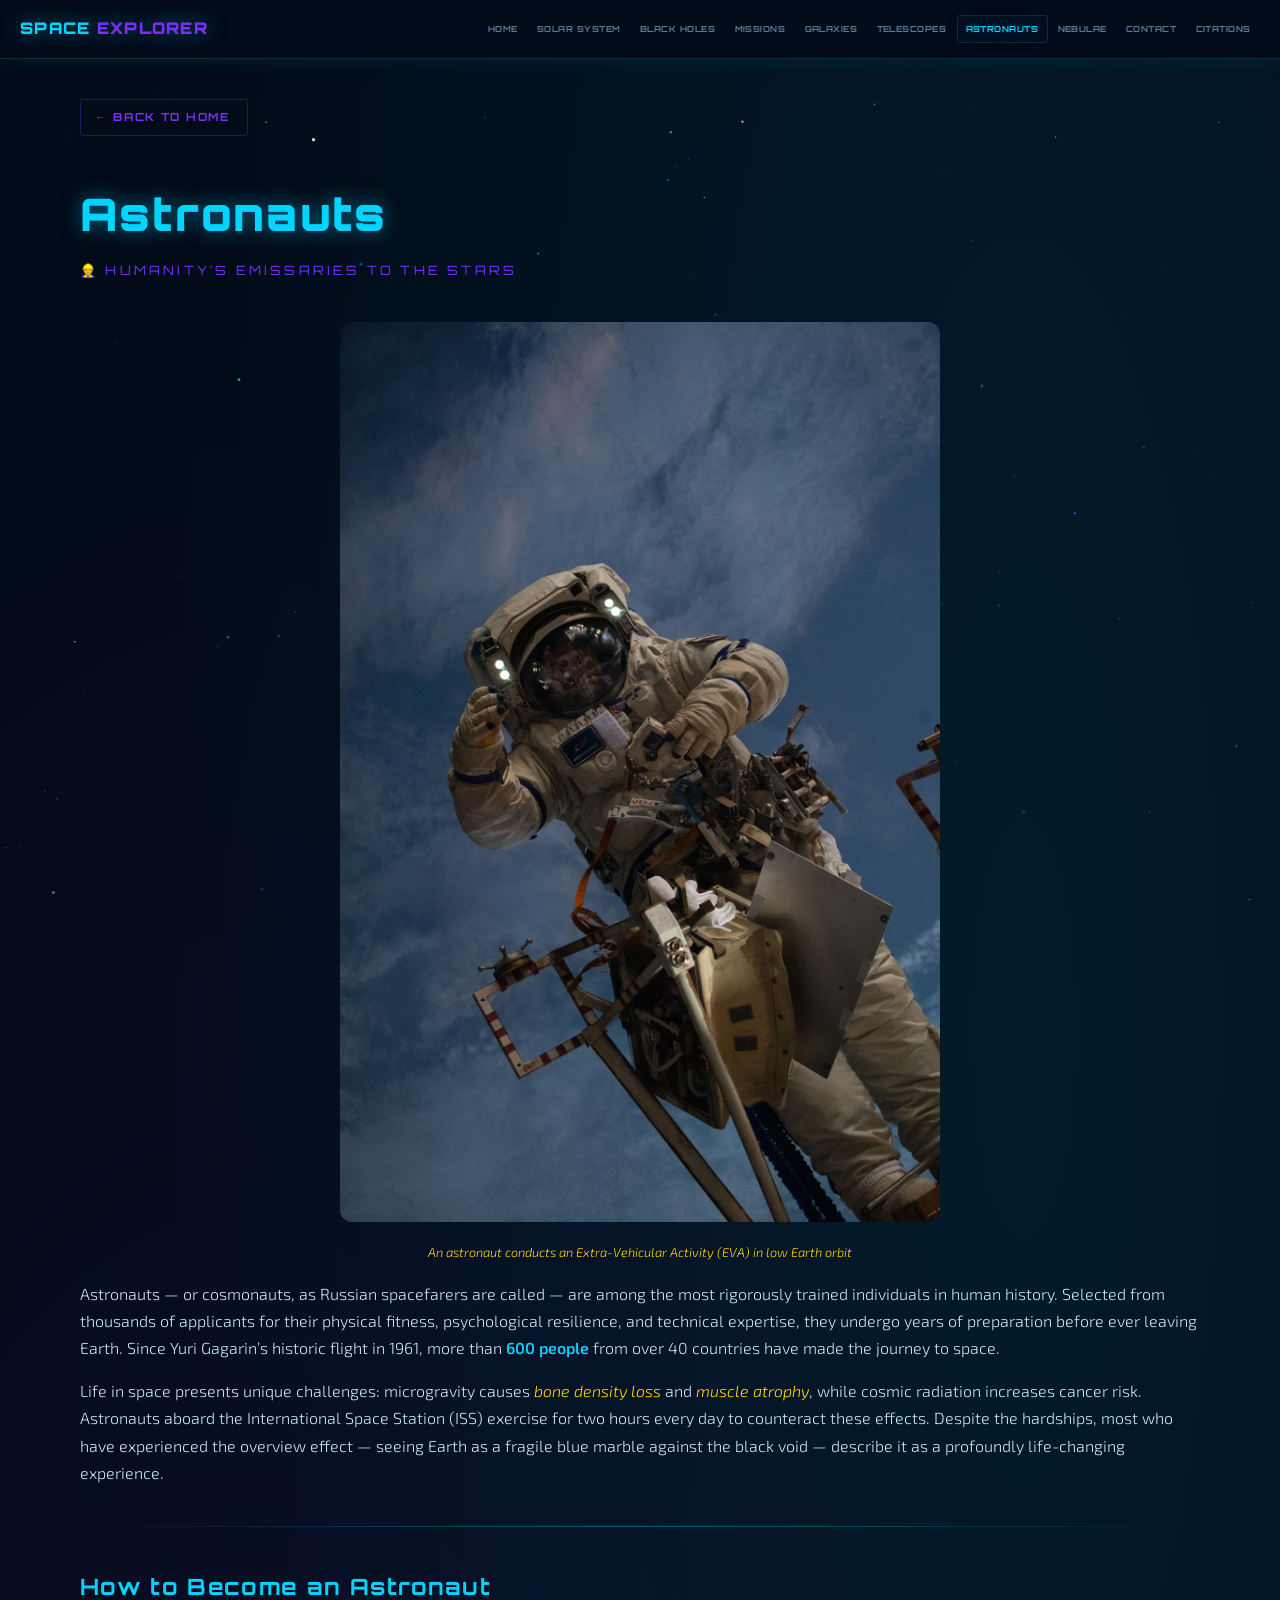
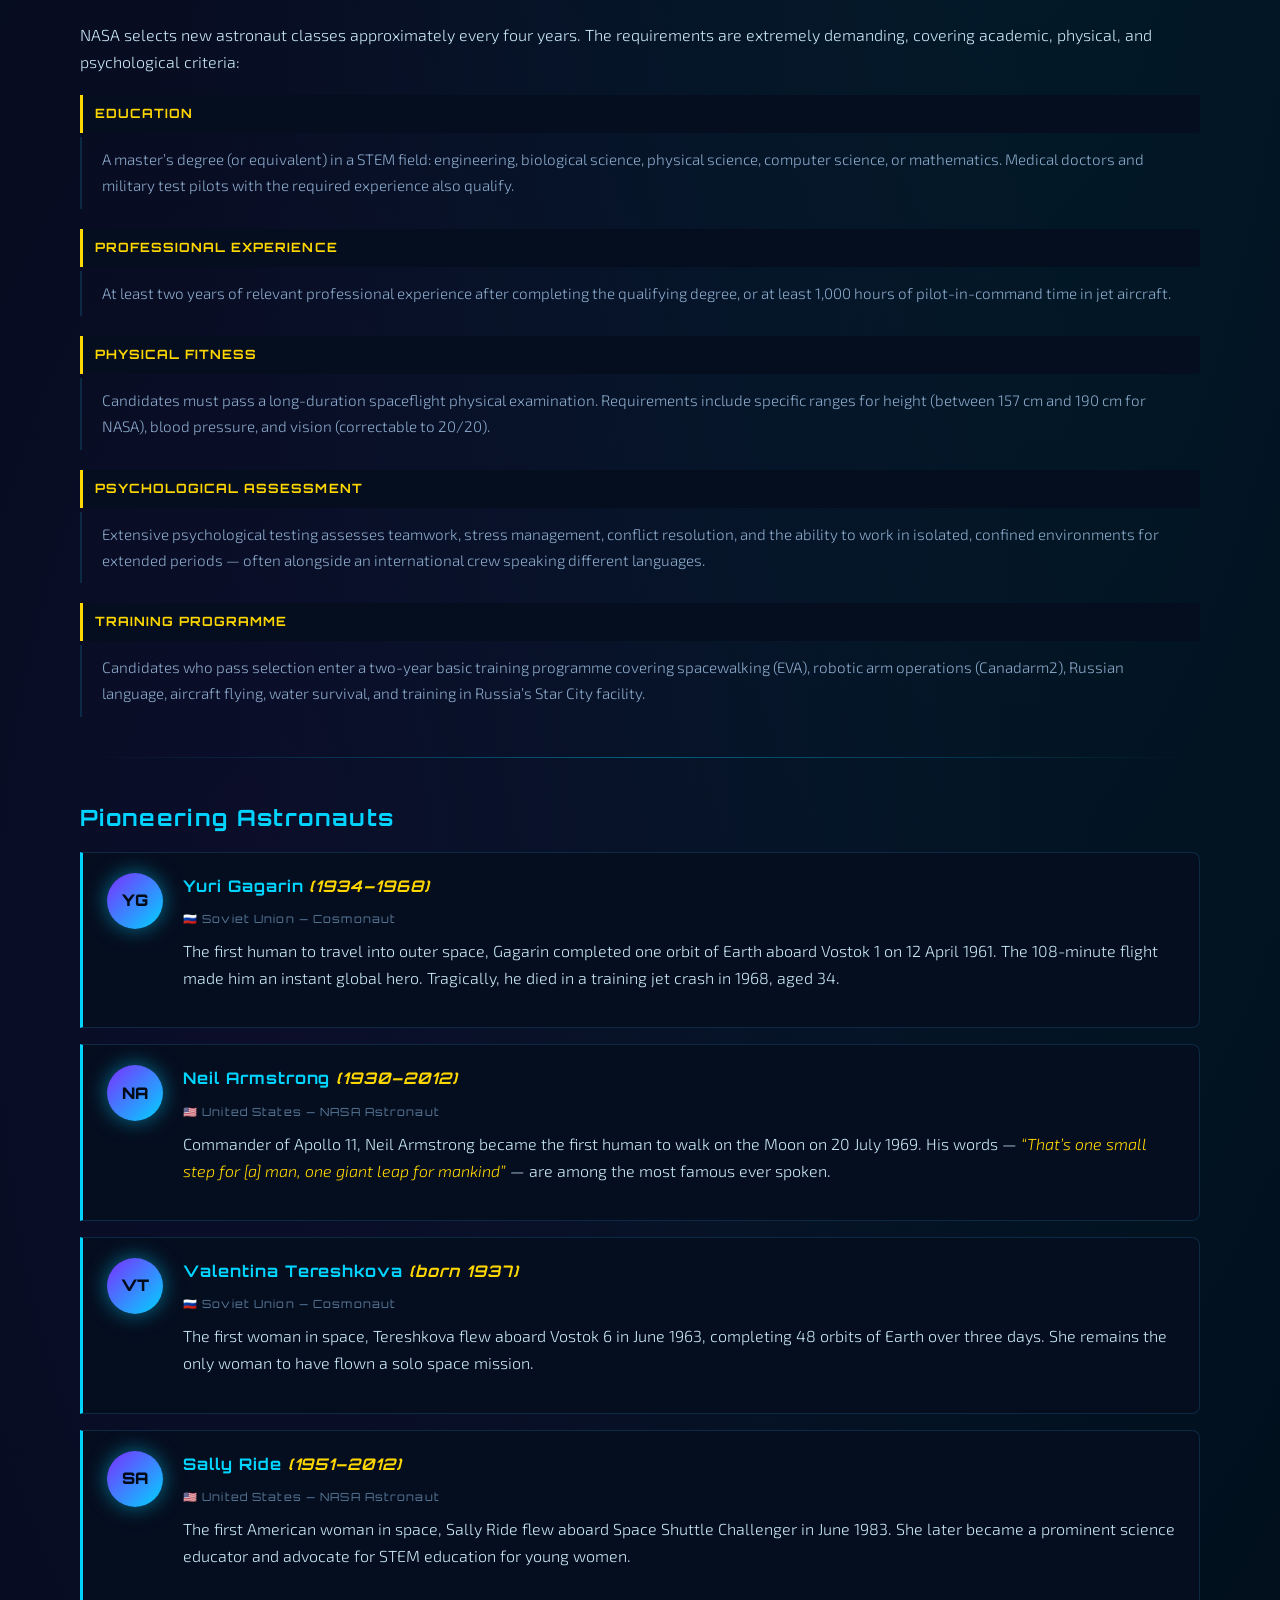
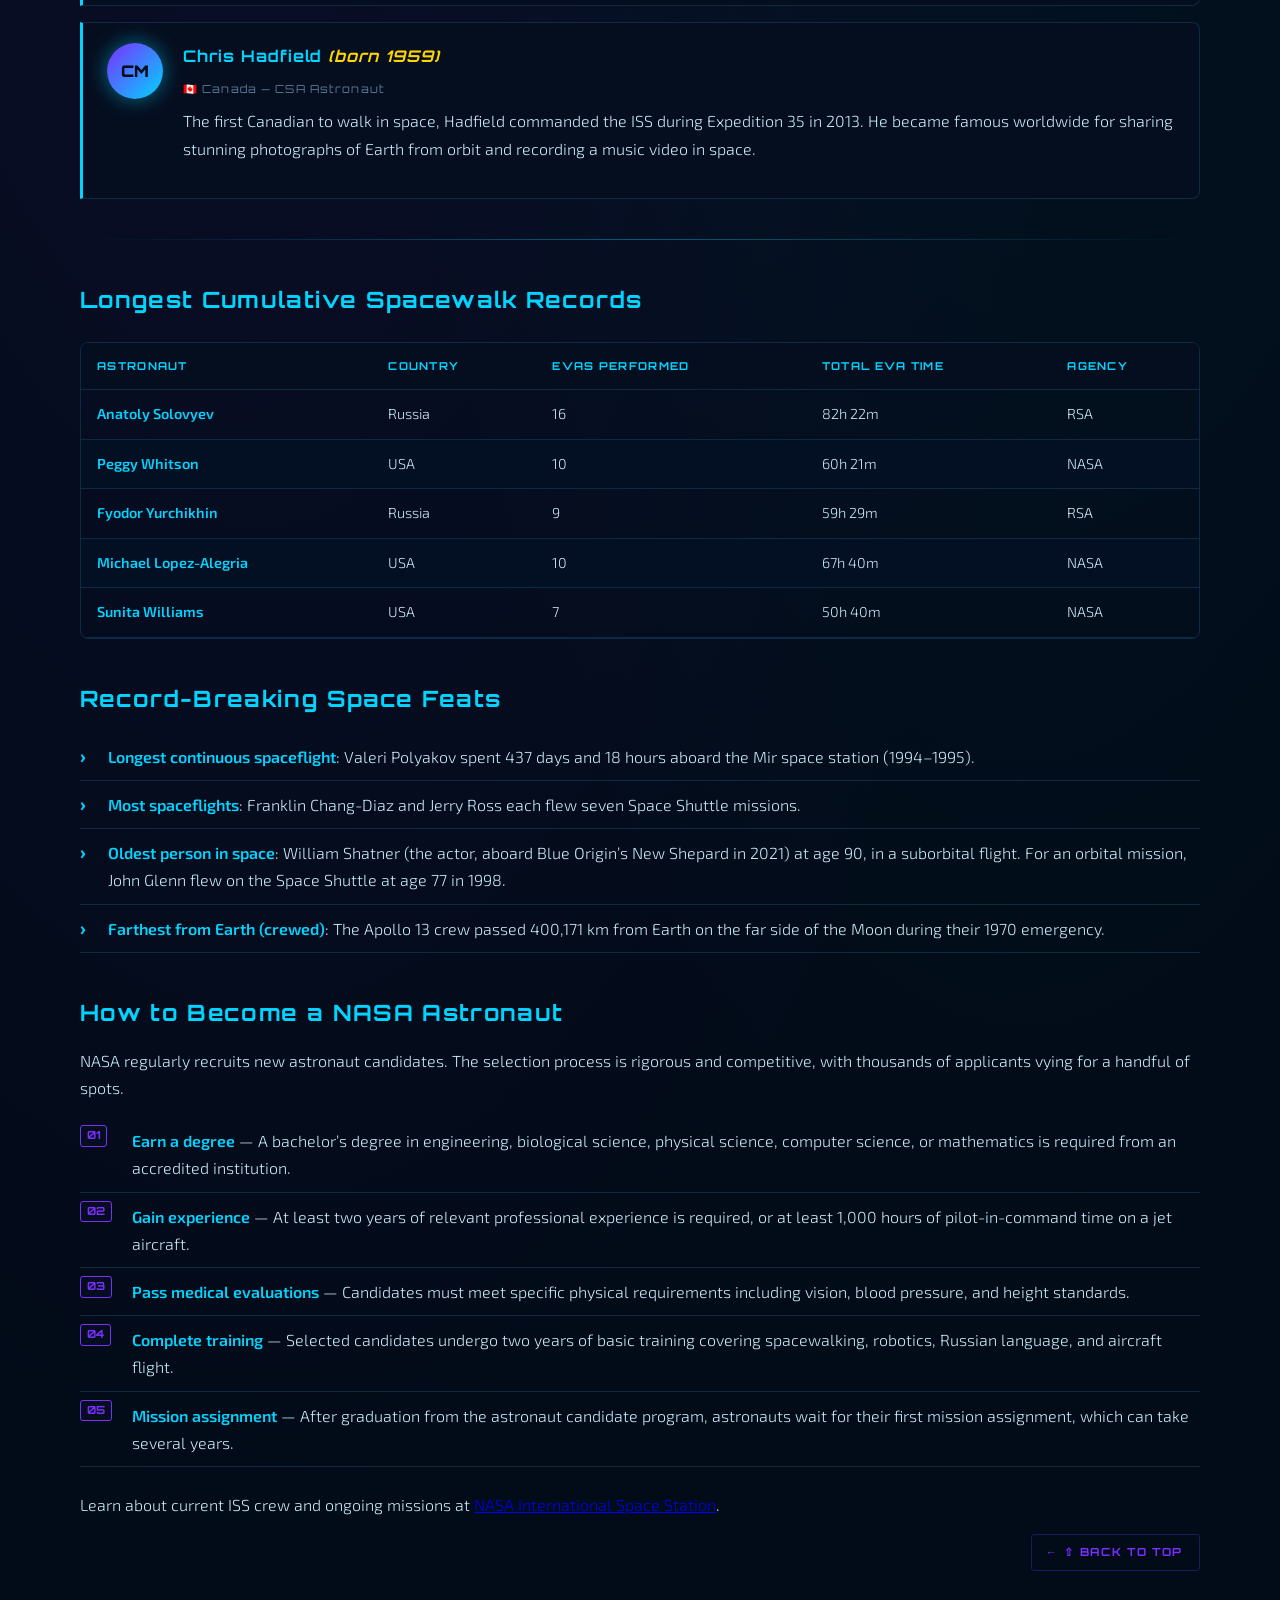
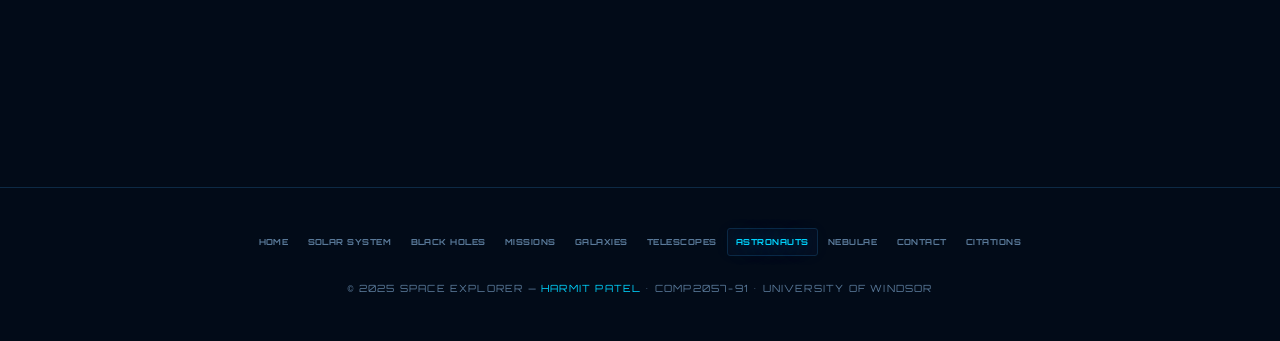
==== astronauts.html @ 055d6885 "first phase completed" ====
<!DOCTYPE html>
<!-- ============================================================
     astronauts.html - Astronauts Page
     Author: Harmit Patel - COMP2057-91
     Description: Profiles pioneering astronauts from the early
                  space age to the International Space Station
                  era. Demonstrates ordered list, unordered list,
                  definition list, table, image thumbnails,
                  and float-based layout using clearfix.
     ============================================================ -->
<html lang="en">

  <head>
    <meta charset="UTF-8" />
    <meta name="viewport" content="width=device-width, initial-scale=1.0" />
    <meta name="description" content="Meet the brave astronauts who ventured into the cosmos." />
    <title>Space Explorer | Astronauts</title>
    <link rel="stylesheet" href="style.css" />

    <!-- Page-specific styles for astronaut profile cards -->
    <style>
      /* Astronaut profile card with left border accent */
      .astronaut-card {
        display:       flex;
        gap:           20px;
        align-items:   flex-start;
        background:    var(--color-card);
        border:        1px solid var(--color-border);
        border-left:   3px solid var(--color-primary);
        border-radius: 0 8px 8px 0;
        padding:       20px 24px;
        margin:        16px 0;
        transition:    var(--transition);
      }
      .astronaut-card:hover {
        border-left-color: var(--color-gold);
        box-shadow: var(--glow-cyan);
      }
      /* Avatar circle showing astronaut initials */
      .astronaut-avatar {
        width:           56px;
        height:          56px;
        min-width:       56px;
        border-radius:   50%;
        background:      linear-gradient(135deg, var(--color-secondary), var(--color-primary));
        display:         flex;
        align-items:     center;
        justify-content: center;
        font-family:     var(--font-display);
        font-size:       1rem;
        font-weight:     900;
        color:           var(--color-bg);
        box-shadow:      var(--glow-cyan);
      }
      /* Astronaut info block beside avatar */
      .astronaut-info h3 {
        margin-top: 0;
        color:      var(--color-primary);
      }
      .astronaut-info .nation {
        font-size:      0.7rem;
        font-family:    var(--font-display);
        letter-spacing: 0.1em;
        color:          var(--color-muted);
        margin-bottom:  8px;
      }
    </style>
  </head>

  <body>
    <canvas id="starfield"></canvas>
    <div class="page-wrapper">

      <!-- HEADER -->
      <header>
        <div class="header-inner">
          <a href="index.html" class="site-logo">SPACE<span>&nbsp;EXPLORER</span></a>
          <nav>
            <ul>
              <li><a href="index.html">Home</a></li>
              <li><a href="solarsystem.html">Solar System</a></li>
              <li><a href="blackholes.html">Black Holes</a></li>
              <li><a href="missions.html">Missions</a></li>
              <li><a href="galaxies.html">Galaxies</a></li>
              <li><a href="telescope.html">Telescopes</a></li>
              <li><a href="astronauts.html">Astronauts</a></li>
              <li><a href="nebulae.html">Nebulae</a></li>
              <li><a href="contact.html">Contact</a></li>
              <li><a href="citations.html">Citations</a></li>
            </ul>
          </nav>
        </div>
      </header>

      <main>
        <a href="index.html" class="back-link">Back to Home</a>

        <h1 class="page-title">Astronauts</h1>
        <p class="page-subtitle">&#128119; Humanity&rsquo;s Emissaries to the Stars</p>

        <!-- Spacewalk image with descriptive alt text -->
        <div class="text-center">
          <img src="spacewalk.jpg"
               alt="Astronaut performing a spacewalk with Earth visible in the background"
               width="600" height="400"
               style="width:100%;max-width:600px;height:auto;border-radius:12px;margin:20px auto;display:block;" />
          <p style="color:var(--color-muted);font-size:0.8rem;">
            <em>An astronaut conducts an Extra-Vehicular Activity (EVA) in low Earth orbit</em>
          </p>
        </div>

        <!-- Introduction paragraphs -->
        <p>
          Astronauts &mdash; or cosmonauts, as Russian spacefarers are called &mdash; are among
          the most rigorously trained individuals in human history. Selected from thousands of
          applicants for their physical fitness, psychological resilience, and technical expertise,
          they undergo years of preparation before ever leaving Earth. Since Yuri Gagarin&rsquo;s
          historic flight in 1961, more than <strong>600 people</strong> from over 40 countries
          have made the journey to space.
        </p>

        <p>
          Life in space presents unique challenges: microgravity causes <em>bone density loss</em>
          and <em>muscle atrophy</em>, while cosmic radiation increases cancer risk.
          Astronauts aboard the International Space Station (ISS) exercise for two hours every
          day to counteract these effects. Despite the hardships, most who have experienced
          the overview effect &mdash; seeing Earth as a fragile blue marble against the black
          void &mdash; describe it as a profoundly life-changing experience.
        </p>

        <hr />

        <!-- Astronaut requirements definition list -->
        <h2>How to Become an Astronaut</h2>
        <p>
          NASA selects new astronaut classes approximately every four years.
          The requirements are extremely demanding, covering academic, physical,
          and psychological criteria:
        </p>

        <dl class="space-dl">
          <dt>Education</dt>
          <dd>
            A master&rsquo;s degree (or equivalent) in a STEM field: engineering, biological
            science, physical science, computer science, or mathematics. Medical doctors and
            military test pilots with the required experience also qualify.
          </dd>
          <dt>Professional Experience</dt>
          <dd>
            At least two years of relevant professional experience after completing the
            qualifying degree, or at least 1,000 hours of pilot-in-command time in jet aircraft.
          </dd>
          <dt>Physical Fitness</dt>
          <dd>
            Candidates must pass a long-duration spaceflight physical examination. Requirements
            include specific ranges for height (between 157 cm and 190 cm for NASA), blood
            pressure, and vision (correctable to 20/20).
          </dd>
          <dt>Psychological Assessment</dt>
          <dd>
            Extensive psychological testing assesses teamwork, stress management, conflict
            resolution, and the ability to work in isolated, confined environments for
            extended periods &mdash; often alongside an international crew speaking different languages.
          </dd>
          <dt>Training Programme</dt>
          <dd>
            Candidates who pass selection enter a two-year basic training programme covering
            spacewalking (EVA), robotic arm operations (Canadarm2), Russian language, aircraft
            flying, water survival, and training in Russia&rsquo;s Star City facility.
          </dd>
        </dl>

        <hr />

        <!-- Pioneering astronauts profiles -->
        <h2>Pioneering Astronauts</h2>

        <!-- Astronaut 1 -->
        <div class="astronaut-card">
          <div class="astronaut-avatar">YG</div>
          <div class="astronaut-info">
            <h3>Yuri Gagarin <em>(1934&ndash;1968)</em></h3>
            <p class="nation">&#127479;&#127482; Soviet Union &mdash; Cosmonaut</p>
            <p>
              The first human to travel into outer space, Gagarin completed one orbit of Earth
              aboard Vostok 1 on 12 April 1961. The 108-minute flight made him an instant
              global hero. Tragically, he died in a training jet crash in 1968, aged 34.
            </p>
          </div>
        </div>

        <!-- Astronaut 2 -->
        <div class="astronaut-card">
          <div class="astronaut-avatar">NA</div>
          <div class="astronaut-info">
            <h3>Neil Armstrong <em>(1930&ndash;2012)</em></h3>
            <p class="nation">&#127482;&#127480; United States &mdash; NASA Astronaut</p>
            <p>
              Commander of Apollo 11, Neil Armstrong became the first human to walk on the Moon
              on 20 July 1969. His words &mdash; <em>&ldquo;That&rsquo;s one small step for
              [a] man, one giant leap for mankind&rdquo;</em> &mdash; are among the most famous
              ever spoken.
            </p>
          </div>
        </div>

        <!-- Astronaut 3 -->
        <div class="astronaut-card">
          <div class="astronaut-avatar">VT</div>
          <div class="astronaut-info">
            <h3>Valentina Tereshkova <em>(born 1937)</em></h3>
            <p class="nation">&#127479;&#127482; Soviet Union &mdash; Cosmonaut</p>
            <p>
              The first woman in space, Tereshkova flew aboard Vostok 6 in June 1963,
              completing 48 orbits of Earth over three days. She remains the only woman
              to have flown a solo space mission.
            </p>
          </div>
        </div>

        <!-- Astronaut 4 -->
        <div class="astronaut-card">
          <div class="astronaut-avatar">SA</div>
          <div class="astronaut-info">
            <h3>Sally Ride <em>(1951&ndash;2012)</em></h3>
            <p class="nation">&#127482;&#127480; United States &mdash; NASA Astronaut</p>
            <p>
              The first American woman in space, Sally Ride flew aboard Space Shuttle
              Challenger in June 1983. She later became a prominent science educator and
              advocate for STEM education for young women.
            </p>
          </div>
        </div>

        <!-- Astronaut 5 -->
        <div class="astronaut-card">
          <div class="astronaut-avatar">CM</div>
          <div class="astronaut-info">
            <h3>Chris Hadfield <em>(born 1959)</em></h3>
            <p class="nation">&#127464;&#127462; Canada &mdash; CSA Astronaut</p>
            <p>
              The first Canadian to walk in space, Hadfield commanded the ISS during Expedition 35
              in 2013. He became famous worldwide for sharing stunning photographs of Earth
              from orbit and recording a music video in space.
            </p>
          </div>
        </div>

        <hr />

        <!-- Stats table: spacewalk records -->
        <h2>Longest Cumulative Spacewalk Records</h2>
        <div class="table-wrap">
          <table>
            <thead>
              <tr>
                <th>Astronaut</th>
                <th>Country</th>
                <th>EVAs Performed</th>
                <th>Total EVA Time</th>
                <th>Agency</th>
              </tr>
            </thead>
            <tbody>
              <tr>
                <td><strong>Anatoly Solovyev</strong></td>
                <td>Russia</td>
                <td>16</td>
                <td>82h 22m</td>
                <td>RSA</td>
              </tr>
              <tr>
                <td><strong>Peggy Whitson</strong></td>
                <td>USA</td>
                <td>10</td>
                <td>60h 21m</td>
                <td>NASA</td>
              </tr>
              <tr>
                <td><strong>Fyodor Yurchikhin</strong></td>
                <td>Russia</td>
                <td>9</td>
                <td>59h 29m</td>
                <td>RSA</td>
              </tr>
              <tr>
                <td><strong>Michael Lopez-Alegria</strong></td>
                <td>USA</td>
                <td>10</td>
                <td>67h 40m</td>
                <td>NASA</td>
              </tr>
              <tr>
                <td><strong>Sunita Williams</strong></td>
                <td>USA</td>
                <td>7</td>
                <td>50h 40m</td>
                <td>NASA</td>
              </tr>
            </tbody>
          </table>
        </div>

        <!-- Notable records unordered list -->
        <h2>Record-Breaking Space Feats</h2>
        <ul class="space-list">
          <li>
            <strong>Longest continuous spaceflight</strong>: Valeri Polyakov spent
            437 days and 18 hours aboard the Mir space station (1994&ndash;1995).
          </li>
          <li>
            <strong>Most spaceflights</strong>: Franklin Chang-Diaz and Jerry Ross each
            flew seven Space Shuttle missions.
          </li>
          <li>
            <strong>Oldest person in space</strong>: William Shatner (the actor, aboard
            Blue Origin&rsquo;s New Shepard in 2021) at age 90, in a suborbital flight.
            For an orbital mission, John Glenn flew on the Space Shuttle at age 77 in 1998.
          </li>
          <li>
            <strong>Farthest from Earth (crewed)</strong>: The Apollo 13 crew passed
            400,171 km from Earth on the far side of the Moon during their 1970 emergency.
          </li>
        </ul>

        <!-- Ordered list: Steps to become an astronaut -->
        <h2>How to Become a NASA Astronaut</h2>
        <p>
          NASA regularly recruits new astronaut candidates. The selection process is rigorous
          and competitive, with thousands of applicants vying for a handful of spots.
        </p>
        <ol class="space-ol">
          <li>
            <strong>Earn a degree</strong> &mdash; A bachelor&rsquo;s degree in engineering,
            biological science, physical science, computer science, or mathematics is required
            from an accredited institution.
          </li>
          <li>
            <strong>Gain experience</strong> &mdash; At least two years of relevant professional
            experience is required, or at least 1,000 hours of pilot-in-command time on a jet
            aircraft.
          </li>
          <li>
            <strong>Pass medical evaluations</strong> &mdash; Candidates must meet specific
            physical requirements including vision, blood pressure, and height standards.
          </li>
          <li>
            <strong>Complete training</strong> &mdash; Selected candidates undergo two years of
            basic training covering spacewalking, robotics, Russian language, and aircraft flight.
          </li>
          <li>
            <strong>Mission assignment</strong> &mdash; After graduation from the astronaut
            candidate program, astronauts wait for their first mission assignment, which can
            take several years.
          </li>
        </ol>

        <!-- External link -->
        <p>
          Learn about current ISS crew and ongoing missions at
          <a href="https://www.nasa.gov/international-space-station/" target="_blank" rel="noopener noreferrer">
            NASA International Space Station</a>.
        </p>

        <p class="text-right">
          <a href="#" class="back-link" style="display:inline-flex;">&#8679; Back to Top</a>
        </p>

      </main>

      <!-- FOOTER -->
      <footer>
        <div class="footer-inner">
          <nav>
            <ul>
              <li><a href="index.html">Home</a></li>
              <li><a href="solarsystem.html">Solar System</a></li>
              <li><a href="blackholes.html">Black Holes</a></li>
              <li><a href="missions.html">Missions</a></li>
              <li><a href="galaxies.html">Galaxies</a></li>
              <li><a href="telescope.html">Telescopes</a></li>
              <li><a href="astronauts.html">Astronauts</a></li>
              <li><a href="nebulae.html">Nebulae</a></li>
              <li><a href="contact.html">Contact</a></li>
              <li><a href="citations.html">Citations</a></li>
            </ul>
          </nav>
          <p>&copy; 2025 Space Explorer &mdash; <span class="footer-name">Harmit Patel</span> &bull; COMP2057-91 &bull; University of Windsor</p>
        </div>
      </footer>

      <button id="scrollTopBtn" title="Back to top"
              style="position:fixed;bottom:30px;right:30px;
                     background:var(--color-primary);color:var(--color-bg);
                     border:none;border-radius:50%;width:44px;height:44px;
                     font-size:1.2rem;cursor:pointer;opacity:0;
                     transition:opacity 0.3s ease;z-index:999;">&#8679;</button>

    </div>
    <script src="main.js"></script>
  </body>
</html>
---- style.css ----
/* ============================================================
   style.css - Main Cascading Style Sheet for Space Explorer
   Author: Harmit Patel - COMP2057-91
   Course: Introduction to the Internet
   University of Windsor - School of Computer Science
   Description: Defines all global styles, animations, layout,
                typography, colours (hex values only), and
                visual theme for the Space Explorer website.
                All colour values use the # hexadecimal scheme.
   ============================================================ */

/* Google Fonts: Orbitron for headings, Exo 2 for body */
@import url('https://fonts.googleapis.com/css2?family=Orbitron:wght@400;700;900&family=Exo+2:ital,wght@0,300;0,400;0,600;1,300&display=swap');

/* ============================================================
   CSS CUSTOM PROPERTIES (VARIABLES)
   All colours are defined as hex values as required.
   ============================================================ */
:root {
  --color-bg:        #020b18;
  --color-bg2:       #030f22;
  --color-primary:   #00d4ff;
  --color-secondary: #7b2fff;
  --color-gold:      #ffd700;
  --color-text:      #c8e6f5;
  --color-muted:     #5a7a9a;
  --color-card:      #050e1f;
  --color-border:    #0d2a45;
  --color-success:   #00ff88;
  --font-display:    'Orbitron', monospace;
  --font-body:       'Exo 2', sans-serif;
  --glow-cyan:       0 0 20px rgba(0, 212, 255, 0.5);
  --glow-purple:     0 0 20px rgba(123, 47, 255, 0.5);
  --transition:      all 0.3s ease;
}

/* CSS Reset */
*, *::before, *::after {
  box-sizing: border-box;
  margin:     0;
  padding:    0;
}

html { scroll-behavior: smooth; }

/* Body - background colour using hex #020b18 */
body {
  font-family:      var(--font-body);
  font-size:        16px;
  color:            #c8e6f5;
  background-color: #020b18;
  background-image:
    radial-gradient(ellipse at 20% 50%, rgba(123,47,255,0.08) 0%, transparent 60%),
    radial-gradient(ellipse at 80% 20%, rgba(0,212,255,0.08) 0%, transparent 60%);
  min-height:  100vh;
  line-height: 1.7;
  overflow-x:  hidden;
  position:    relative;
}

/* Star field canvas behind all content */
#starfield {
  position:       fixed;
  top:            0;
  left:           0;
  width:          100%;
  height:         100%;
  z-index:        0;
  pointer-events: none;
}

.page-wrapper {
  position: relative;
  z-index:  1;
}

/* ============================================================
   HEADER & NAVIGATION
   Sticky header - all 10 nav items on ONE line
   ============================================================ */
header {
  background:      #020b18;
  border-bottom:   1px solid #0d2a45;
  padding:         0 20px;
  position:        sticky;
  top:             0;
  z-index:         1000;
  box-shadow:      0 2px 20px rgba(0,212,255,0.08);
  backdrop-filter: blur(10px);
}

/* Header inner: logo left, nav right - single row */
.header-inner {
  display:         flex;
  align-items:     center;
  justify-content: space-between;
  max-width:       1500px;
  margin:          0 auto;
  height:          58px;
  gap:             10px;
}

/* Site logo */
.site-logo {
  font-family:     var(--font-display);
  font-size:       1rem;
  font-weight:     900;
  color:           #00d4ff;
  text-decoration: none;
  letter-spacing:  0.08em;
  text-shadow:     var(--glow-cyan);
  transition:      var(--transition);
  white-space:     nowrap;
  flex-shrink:     0;
}

.site-logo span { color: #7b2fff; }

.site-logo:hover { text-shadow: 0 0 30px rgba(0,212,255,0.9); }

/* Navigation: force ALL 10 items on one single line */
nav { flex-shrink: 1; }

nav ul {
  list-style:     none;
  display:        flex;
  flex-direction: row;
  flex-wrap:      nowrap;
  gap:            1px;
  align-items:    center;
}

/* Each nav link - compact to fit 10 on one line */
nav ul li a {
  font-family:     var(--font-display);
  font-size:       0.52rem;
  font-weight:     700;
  color:           #5a7a9a;
  text-decoration: none;
  letter-spacing:  0.06em;
  padding:         6px 8px;
  border:          1px solid transparent;
  border-radius:   3px;
  transition:      var(--transition);
  text-transform:  uppercase;
  white-space:     nowrap;
  display:         block;
}

nav ul li a:hover,
nav ul li a.active {
  color:        #00d4ff;
  border-color: #0d2a45;
  background:   #050e1f;
  text-shadow:  var(--glow-cyan);
}

/* ============================================================
   MAIN CONTENT
   ============================================================ */
main {
  max-width: 1200px;
  margin:    0 auto;
  padding:   40px 40px 80px;
}

/* ============================================================
   HERO SECTION
   ============================================================ */
.hero {
  min-height:      80vh;
  display:         flex;
  flex-direction:  column;
  align-items:     center;
  justify-content: center;
  text-align:      center;
  padding:         60px 20px;
  position:        relative;
}

.hero::before {
  content:        '';
  position:       absolute;
  width:          600px;
  height:         600px;
  border-radius:  50%;
  border:         1px solid rgba(0,212,255,0.1);
  animation:      pulseRing 4s ease-in-out infinite;
  pointer-events: none;
}

.hero::after {
  content:        '';
  position:       absolute;
  width:          800px;
  height:         800px;
  border-radius:  50%;
  border:         1px solid rgba(123,47,255,0.07);
  animation:      pulseRing 4s ease-in-out infinite 1s;
  pointer-events: none;
}

.hero-tag {
  font-family:    var(--font-display);
  font-size:      0.7rem;
  letter-spacing: 0.4em;
  color:          #7b2fff;
  text-transform: uppercase;
  margin-bottom:  20px;
  animation:      fadeInUp 0.8s ease both;
}

.hero h1 {
  font-family:             var(--font-display);
  font-size:               clamp(2.5rem, 7vw, 5rem);
  font-weight:             900;
  line-height:             1.1;
  margin-bottom:           24px;
  background:              linear-gradient(135deg, #00d4ff 0%, #7b2fff 50%, #ff6432 100%);
  -webkit-background-clip: text;
  -webkit-text-fill-color: transparent;
  background-clip:         text;
  animation:               fadeInUp 0.8s ease 0.2s both;
}

.hero-desc {
  font-size:     1.1rem;
  color:         #5a7a9a;
  max-width:     600px;
  margin-bottom: 40px;
  font-weight:   300;
  font-style:    italic;
  animation:     fadeInUp 0.8s ease 0.4s both;
}

.hero-btns {
  display:         flex;
  gap:             16px;
  flex-wrap:       wrap;
  justify-content: center;
  animation:       fadeInUp 0.8s ease 0.6s both;
}

/* Author credit banner */
.author-credit {
  text-align:     center;
  padding:        14px 20px;
  font-family:    var(--font-display);
  font-size:      0.65rem;
  color:          #5a7a9a;
  letter-spacing: 0.2em;
  text-transform: uppercase;
  background:     #050e1f;
  border-bottom:  1px solid #0d2a45;
}

.author-credit span { color: #00d4ff; }

/* ============================================================
   BUTTONS
   ============================================================ */
.btn-primary {
  display:         inline-block;
  font-family:     var(--font-display);
  font-size:       0.75rem;
  font-weight:     700;
  letter-spacing:  0.15em;
  text-transform:  uppercase;
  text-decoration: none;
  color:           #020b18;
  background:      #00d4ff;
  padding:         14px 32px;
  border:          2px solid #00d4ff;
  border-radius:   4px;
  cursor:          pointer;
  box-shadow:      var(--glow-cyan);
  transition:      var(--transition);
}

.btn-primary:hover {
  background:   #ffffff;
  border-color: #ffffff;
  box-shadow:   0 0 40px rgba(0,212,255,0.8);
  transform:    translateY(-2px);
}

.btn-secondary {
  display:         inline-block;
  font-family:     var(--font-display);
  font-size:       0.75rem;
  font-weight:     700;
  letter-spacing:  0.15em;
  text-transform:  uppercase;
  text-decoration: none;
  color:           #00d4ff;
  background:      transparent;
  padding:         13px 32px;
  border:          1px solid #00d4ff;
  border-radius:   4px;
  cursor:          pointer;
  transition:      var(--transition);
}

.btn-secondary:hover {
  background: #050e1f;
  box-shadow: var(--glow-cyan);
  transform:  translateY(-2px);
}

/* ============================================================
   CARD GRID
   ============================================================ */
.card-grid {
  display:               grid;
  grid-template-columns: repeat(auto-fill, minmax(280px, 1fr));
  gap:                   24px;
  margin-top:            40px;
}

.card {
  background:    #050e1f;
  border:        1px solid #0d2a45;
  border-radius: 8px;
  padding:       28px;
  transition:    var(--transition);
  position:      relative;
  overflow:      hidden;
}

.card::before {
  content:          '';
  position:         absolute;
  top:              0;
  left:             0;
  right:            0;
  height:           2px;
  background:       linear-gradient(90deg, #7b2fff, #00d4ff);
  transform:        scaleX(0);
  transform-origin: left;
  transition:       transform 0.4s ease;
}

.card:hover {
  border-color: #1a4a70;
  transform:    translateY(-4px);
  box-shadow:   0 12px 40px rgba(0,212,255,0.1);
}

.card:hover::before { transform: scaleX(1); }

.card-icon {
  font-size:     2.5rem;
  margin-bottom: 16px;
  display:       block;
}

.card h3 {
  font-family:    var(--font-display);
  font-size:      0.9rem;
  font-weight:    700;
  letter-spacing: 0.08em;
  color:          #00d4ff;
  margin-bottom:  10px;
  text-transform: uppercase;
}

.card p {
  color:       #5a7a9a;
  font-size:   0.92rem;
  font-weight: 300;
}

/* ============================================================
   PAGE HEADINGS
   ============================================================ */
h1.page-title {
  font-family:    var(--font-display);
  font-size:      clamp(1.8rem, 4vw, 2.8rem);
  font-weight:    900;
  color:          #00d4ff;
  text-shadow:    var(--glow-cyan);
  letter-spacing: 0.05em;
  margin-bottom:  8px;
}

.page-subtitle {
  color:          #7b2fff;
  font-size:      0.8rem;
  font-family:    var(--font-display);
  letter-spacing: 0.25em;
  text-transform: uppercase;
  margin-bottom:  40px;
}

h2 {
  font-family:    var(--font-display);
  font-size:      1.4rem;
  font-weight:    700;
  color:          #00d4ff;
  letter-spacing: 0.06em;
  margin:         40px 0 16px;
}

h3 {
  font-family:    var(--font-display);
  font-size:      1rem;
  font-weight:    700;
  color:          #ffd700;
  letter-spacing: 0.06em;
  margin:         24px 0 10px;
}

p {
  margin-bottom: 16px;
  font-weight:   300;
}

strong, b {
  color:       #00d4ff;
  font-weight: 600;
}

em, i {
  color:      #ffd700;
  font-style: italic;
}

hr {
  border:     none;
  height:     1px;
  background: linear-gradient(90deg, transparent, #00d4ff, transparent);
  margin:     40px 0;
  opacity:    0.4;
}

/* ============================================================
   TABLES
   ============================================================ */
.table-wrap {
  overflow-x:    auto;
  margin:        24px 0;
  border:        1px solid #0d2a45;
  border-radius: 8px;
}

table {
  width:           100%;
  border-collapse: collapse;
  font-size:       0.9rem;
}

thead tr { background: #050e1f; }

thead th {
  font-family:    var(--font-display);
  font-size:      0.68rem;
  letter-spacing: 0.12em;
  text-transform: uppercase;
  color:          #00d4ff;
  padding:        14px 16px;
  text-align:     left;
  border-bottom:  1px solid #0d2a45;
}

tbody tr {
  border-bottom: 1px solid #0d2a45;
  transition:    var(--transition);
}

tbody tr:nth-child(even) { background: #030f22; }

tbody tr:hover { background: #071828; }

tbody td {
  padding:     12px 16px;
  color:       #c8e6f5;
  font-weight: 300;
}

/* ============================================================
   LISTS
   ============================================================ */

/* Unordered list with cyan bullet arrows */
ul.space-list {
  list-style:  none;
  padding:     0;
  margin:      16px 0 24px;
}

ul.space-list li {
  padding:       10px 0 10px 28px;
  position:      relative;
  border-bottom: 1px solid #0d2a45;
  font-weight:   300;
}

ul.space-list li::before {
  content:     '›';
  position:    absolute;
  left:        0;
  color:       #00d4ff;
  font-size:   1.2rem;
  font-weight: 700;
  line-height: 1.4;
}

/* Ordered list with numbered purple badge counters */
ol.space-ol {
  counter-reset: spaceCounter;
  list-style:    none;
  padding:       0;
  margin:        16px 0 24px;
}

ol.space-ol li {
  counter-increment: spaceCounter;
  padding:           10px 0 10px 52px;
  position:          relative;
  border-bottom:     1px solid #0d2a45;
  font-weight:       300;
}

ol.space-ol li::before {
  content:       counter(spaceCounter, decimal-leading-zero);
  position:      absolute;
  left:          0;
  top:           8px;
  font-family:   var(--font-display);
  font-size:     0.7rem;
  color:         #7b2fff;
  font-weight:   700;
  border:        1px solid #7b2fff;
  border-radius: 3px;
  padding:       2px 6px;
  line-height:   1.4;
  background:    #050e1f;
}

/* Definition list */
dl.space-dl { margin: 16px 0 24px; }

dl.space-dl dt {
  font-family:    var(--font-display);
  font-size:      0.8rem;
  font-weight:    700;
  color:          #ffd700;
  letter-spacing: 0.08em;
  text-transform: uppercase;
  margin-top:     20px;
  padding:        8px 12px;
  background:     #050e1f;
  border-left:    3px solid #ffd700;
  border-radius:  0 4px 4px 0;
}

dl.space-dl dd {
  padding:     10px 10px 10px 20px;
  color:       #8aa8c8;
  font-weight: 300;
  border-left: 2px solid #0d2a45;
  margin-left: 0;
  margin-top:  4px;
  font-size:   0.95rem;
}

/* ============================================================
   IMAGES
   ============================================================ */
img {
  max-width: 100%;
  height:    auto;
  display:   block;
}

.img-frame {
  border:        1px solid #0d2a45;
  border-radius: 8px;
  overflow:      hidden;
  margin:        24px 0;
  box-shadow:    0 0 30px rgba(0,212,255,0.08);
  transition:    var(--transition);
}

.img-frame:hover {
  box-shadow:   0 0 50px rgba(0,212,255,0.2);
  border-color: #1a4a70;
}

.thumb {
  border-radius: 6px;
  border:        1px solid #0d2a45;
  float:         left;
  margin:        0 24px 16px 0;
}

.clearfix::after {
  content: '';
  display: table;
  clear:   both;
}

/* ============================================================
   IMAGE MAP CONTAINER
   ============================================================ */
.imgmap-wrap {
  position:      relative;
  display:       inline-block;
  margin:        24px 0;
  border-radius: 8px;
  overflow:      hidden;
  border:        1px solid #0d2a45;
  width:         100%;
}

/* ============================================================
   FEEDBACK / CONTACT FORM  -  CENTERED
   ============================================================ */

/* Outer section: centers the form horizontally */
.form-section {
  display:         flex;
  justify-content: center;
  width:           100%;
  margin:          40px 0;
}

/* Form card: centered, max-width, dark background */
.form-container {
  background:    #050e1f;
  border:        1px solid #0d2a45;
  border-radius: 10px;
  padding:       48px;
  width:         100%;
  max-width:     720px;
  margin:        0 auto;
  box-shadow:    0 8px 40px rgba(0,212,255,0.07);
}

.form-container h2 {
  text-align: center;
  margin-top: 0;
}

.form-container label {
  display:        block;
  font-family:    var(--font-display);
  font-size:      0.68rem;
  letter-spacing: 0.15em;
  text-transform: uppercase;
  color:          #5a7a9a;
  margin-bottom:  6px;
  margin-top:     22px;
}

.form-container label:first-of-type { margin-top: 0; }

.form-container input,
.form-container select,
.form-container textarea {
  width:         100%;
  background:    #020b18;
  border:        1px solid #0d2a45;
  border-radius: 4px;
  color:         #c8e6f5;
  font-family:   var(--font-body);
  font-size:     0.95rem;
  font-weight:   300;
  padding:       12px 16px;
  transition:    var(--transition);
  outline:       none;
}

.form-container input:focus,
.form-container select:focus,
.form-container textarea:focus {
  border-color: #00d4ff;
  box-shadow:   0 0 12px rgba(0,212,255,0.2);
  background:   #030f22;
}

.form-container textarea {
  min-height: 150px;
  resize:     vertical;
}

.form-container select option {
  background: #030f22;
  color:      #c8e6f5;
}

/* Centered submit button wrapper */
.form-btn-wrap {
  text-align: center;
  margin-top: 28px;
}

/* Visible email link at bottom of contact page */
.email-display {
  margin-top:     24px;
  padding-top:    20px;
  border-top:     1px solid #0d2a45;
  font-family:    var(--font-display);
  font-size:      0.78rem;
  color:          #5a7a9a;
  letter-spacing: 0.1em;
  text-align:     center;
}

.email-display a {
  color:           #00d4ff;
  text-decoration: none;
  font-weight:     700;
}

.email-display a:hover { text-shadow: var(--glow-cyan); }

/* ============================================================
   SPECIAL CHARACTERS DEMO BOX
   ============================================================ */
.special-chars {
  background:    #050e1f;
  border:        1px solid #1a1a5e;
  border-radius: 6px;
  padding:       20px 24px;
  margin:        20px 0;
  font-size:     1.1rem;
  letter-spacing: 0.08em;
  color:         #c8e6f5;
}

/* ============================================================
   FOOTER  -  background #020b18
   ============================================================ */
footer {
  background:  #020b18;
  border-top:  1px solid #0d2a45;
  padding:     40px;
  text-align:  center;
  margin-top:  80px;
}

.footer-inner {
  max-width: 1200px;
  margin:    0 auto;
}

footer nav ul {
  justify-content: center;
  flex-wrap:       wrap;
  margin-bottom:   24px;
}

footer p {
  font-family:    var(--font-display);
  font-size:      0.62rem;
  color:          #5a7a9a;
  letter-spacing: 0.12em;
  text-transform: uppercase;
  margin:         4px 0;
}

footer p .footer-name { color: #00d4ff; }

/* ============================================================
   BACK LINK
   ============================================================ */
.back-link {
  display:         inline-flex;
  align-items:     center;
  gap:             8px;
  font-family:     var(--font-display);
  font-size:       0.7rem;
  font-weight:     700;
  letter-spacing:  0.15em;
  text-transform:  uppercase;
  color:           #7b2fff;
  text-decoration: none;
  margin-bottom:   40px;
  transition:      var(--transition);
  border:          1px solid #1a1a5e;
  padding:         8px 16px;
  border-radius:   3px;
}

.back-link:hover {
  color:        #00d4ff;
  border-color: #0d2a45;
  box-shadow:   var(--glow-cyan);
}

.back-link::before { content: '←'; }

/* ============================================================
   INFO / WARNING BOXES
   ============================================================ */
.info-box {
  background:    #050e1f;
  border-left:   3px solid #00d4ff;
  border-radius: 0 6px 6px 0;
  padding:       20px 24px;
  margin:        24px 0;
}

.warn-box {
  background:    #100a06;
  border-left:   3px solid #ff6432;
  border-radius: 0 6px 6px 0;
  padding:       20px 24px;
  margin:        24px 0;
  color:         #ff9060;
}

/* ============================================================
   STAT GRID
   ============================================================ */
.stat-grid {
  display:               grid;
  grid-template-columns: repeat(auto-fill, minmax(200px, 1fr));
  gap:                   16px;
  margin:                24px 0;
}

.stat-card {
  background:    #050e1f;
  border:        1px solid #0d2a45;
  border-radius: 6px;
  padding:       24px 20px;
  text-align:    center;
}

.stat-card .stat-num {
  font-family:  var(--font-display);
  font-size:    2rem;
  font-weight:  900;
  color:        #00d4ff;
  text-shadow:  var(--glow-cyan);
  display:      block;
  line-height:  1.2;
}

.stat-card .stat-label {
  font-size:      0.7rem;
  font-family:    var(--font-display);
  letter-spacing: 0.12em;
  color:          #5a7a9a;
  text-transform: uppercase;
  margin-top:     6px;
  display:        block;
}

/* ============================================================
   INTERNAL ANCHOR TARGETS & JUMP NAV
   ============================================================ */
.anchor-target { scroll-margin-top: 80px; }

.jump-nav {
  background:    #050e1f;
  border:        1px solid #0d2a45;
  border-radius: 6px;
  padding:       20px 28px;
  margin-bottom: 40px;
  display:       inline-block;
}

.jump-nav p {
  font-family:    var(--font-display);
  font-size:      0.7rem;
  letter-spacing: 0.15em;
  color:          #5a7a9a;
  text-transform: uppercase;
  margin-bottom:  12px;
}

.jump-nav ul {
  list-style: none;
  padding:    0;
  display:    flex;
  flex-wrap:  wrap;
  gap:        10px;
}

.jump-nav ul li a {
  font-family:     var(--font-display);
  font-size:       0.7rem;
  color:           #00d4ff;
  text-decoration: none;
  padding:         4px 10px;
  border:          1px solid #0d2a45;
  border-radius:   3px;
  transition:      var(--transition);
}

.jump-nav ul li a:hover {
  background:  #071828;
  text-shadow: var(--glow-cyan);
}

/* ============================================================
   CITATION PAGE
   ============================================================ */
.citation-list {
  list-style:  none;
  padding:     0;
  margin:      24px 0;
}

.citation-list li {
  padding:       20px;
  margin-bottom: 12px;
  background:    #050e1f;
  border:        1px solid #0d2a45;
  border-radius: 6px;
  transition:    var(--transition);
}

.citation-list li:hover { border-color: #1a4a70; }

.citation-list .cite-num {
  font-family:   var(--font-display);
  font-size:     0.7rem;
  color:         #7b2fff;
  font-weight:   700;
  margin-bottom: 6px;
}

.citation-list .cite-title {
  color:         #c8e6f5;
  font-weight:   600;
  margin-bottom: 4px;
}

.citation-list .cite-url a {
  color:      #00d4ff;
  font-size:  0.85rem;
  word-break: break-all;
}

.citation-list .cite-creator {
  font-size:  0.82rem;
  color:      #5a7a9a;
  margin-top: 4px;
}

/* ============================================================
   FORM SUCCESS MESSAGE
   ============================================================ */
#formSuccess {
  display:       none;
  background:    #050e1f;
  border:        1px solid #00d4ff;
  border-radius: 8px;
  padding:       40px;
  text-align:    center;
  margin:        30px auto 0;
  max-width:     720px;
}

#formSuccess .success-icon {
  font-size:     3rem;
  display:       block;
  margin-bottom: 16px;
  color:         #00ff88;
  animation:     glowPulse 2s ease-in-out infinite;
}

#formSuccess h3 {
  color:         #00d4ff;
  font-size:     1.2rem;
  margin-bottom: 10px;
}

/* ============================================================
   CONTACT GRID
   ============================================================ */
.contact-grid {
  display:               grid;
  grid-template-columns: 1fr 1fr;
  gap:                   16px;
  margin:                24px auto;
  max-width:             720px;
}

.contact-item {
  background:    #050e1f;
  border:        1px solid #0d2a45;
  border-radius: 8px;
  padding:       20px;
  text-align:    center;
}

.contact-item .ci-icon {
  font-size:     1.8rem;
  margin-bottom: 10px;
  display:       block;
}

.contact-item .ci-label {
  font-family:    var(--font-display);
  font-size:      0.65rem;
  letter-spacing: 0.15em;
  color:          #5a7a9a;
  text-transform: uppercase;
  margin-bottom:  6px;
}

.contact-item .ci-value {
  color:       #c8e6f5;
  font-size:   0.9rem;
  font-weight: 300;
}

/* ============================================================
   KEYFRAME ANIMATIONS
   ============================================================ */
@keyframes fadeInUp {
  from { opacity: 0; transform: translateY(30px); }
  to   { opacity: 1; transform: translateY(0); }
}

@keyframes pulseRing {
  0%   { transform: scale(0.9);  opacity: 0.3; }
  50%  { transform: scale(1.05); opacity: 0.6; }
  100% { transform: scale(0.9);  opacity: 0.3; }
}

@keyframes float {
  0%   { transform: translateY(0px); }
  50%  { transform: translateY(-12px); }
  100% { transform: translateY(0px); }
}

@keyframes glowPulse {
  0%   { box-shadow: 0 0 10px rgba(0,212,255,0.3); }
  50%  { box-shadow: 0 0 30px rgba(0,212,255,0.7); }
  100% { box-shadow: 0 0 10px rgba(0,212,255,0.3); }
}

@keyframes shimmer {
  0%   { background-position: -200% center; }
  100% { background-position:  200% center; }
}

@keyframes spin {
  from { transform: rotate(0deg); }
  to   { transform: rotate(360deg); }
}

@keyframes blink {
  0%, 100% { opacity: 1; }
  50%       { opacity: 0; }
}

/* ============================================================
   UTILITY CLASSES
   ============================================================ */
.float-anim  { animation: float 5s ease-in-out infinite; }
.glow-anim   { animation: glowPulse 2.5s ease-in-out infinite; }
.fade-in     { animation: fadeInUp 0.8s ease both; }
.text-center { text-align: center; }
.text-right  { text-align: right; }
.mt-40       { margin-top: 40px; }
.mb-40       { margin-bottom: 40px; }

.flex-center {
  display:         flex;
  align-items:     center;
  justify-content: center;
}

.highlight { color: #ffd700; font-style: italic; }
.glow-text { color: #00d4ff; text-shadow: var(--glow-cyan); }

/* ============================================================
   RESPONSIVE BREAKPOINTS
   ============================================================ */

/* Tablet (768px and below) */
@media (max-width: 768px) {
  header { padding: 0 15px; }

  .header-inner {
    flex-direction: column;
    height:         auto;
    padding:        12px 0;
    gap:            8px;
  }

  nav ul {
    flex-wrap:       wrap;
    justify-content: center;
  }

  main          { padding: 24px 20px 60px; }
  .hero h1      { font-size: 2rem; }
  .hero::before,
  .hero::after  { display: none; }
  .card-grid    { grid-template-columns: 1fr; }
  .form-container { padding: 24px 20px; }
  .thumb        { float: none; margin: 0 0 16px 0; }
  .contact-grid { grid-template-columns: 1fr; }
}

/* Mobile (480px and below) */
@media (max-width: 480px) {
  .stat-grid { grid-template-columns: 1fr 1fr; }
  .hero-btns { flex-direction: column; align-items: center; }
}
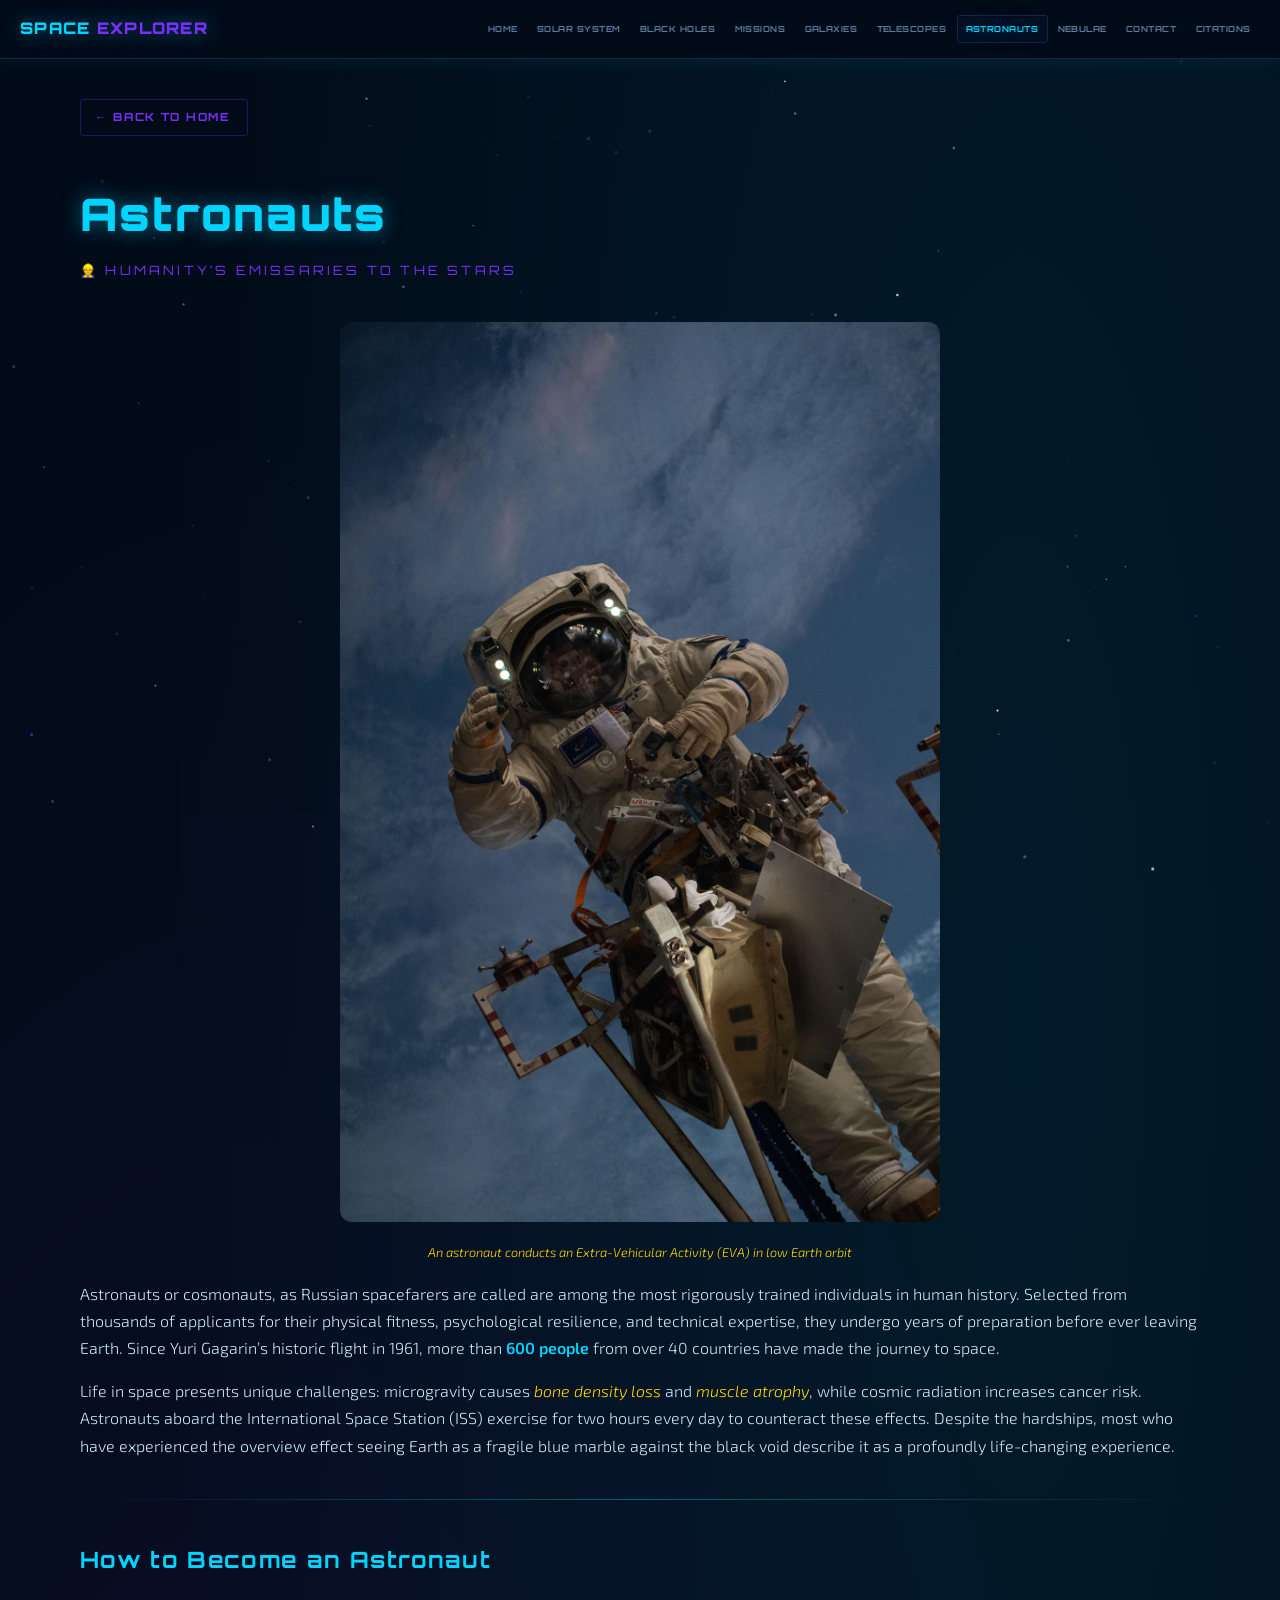
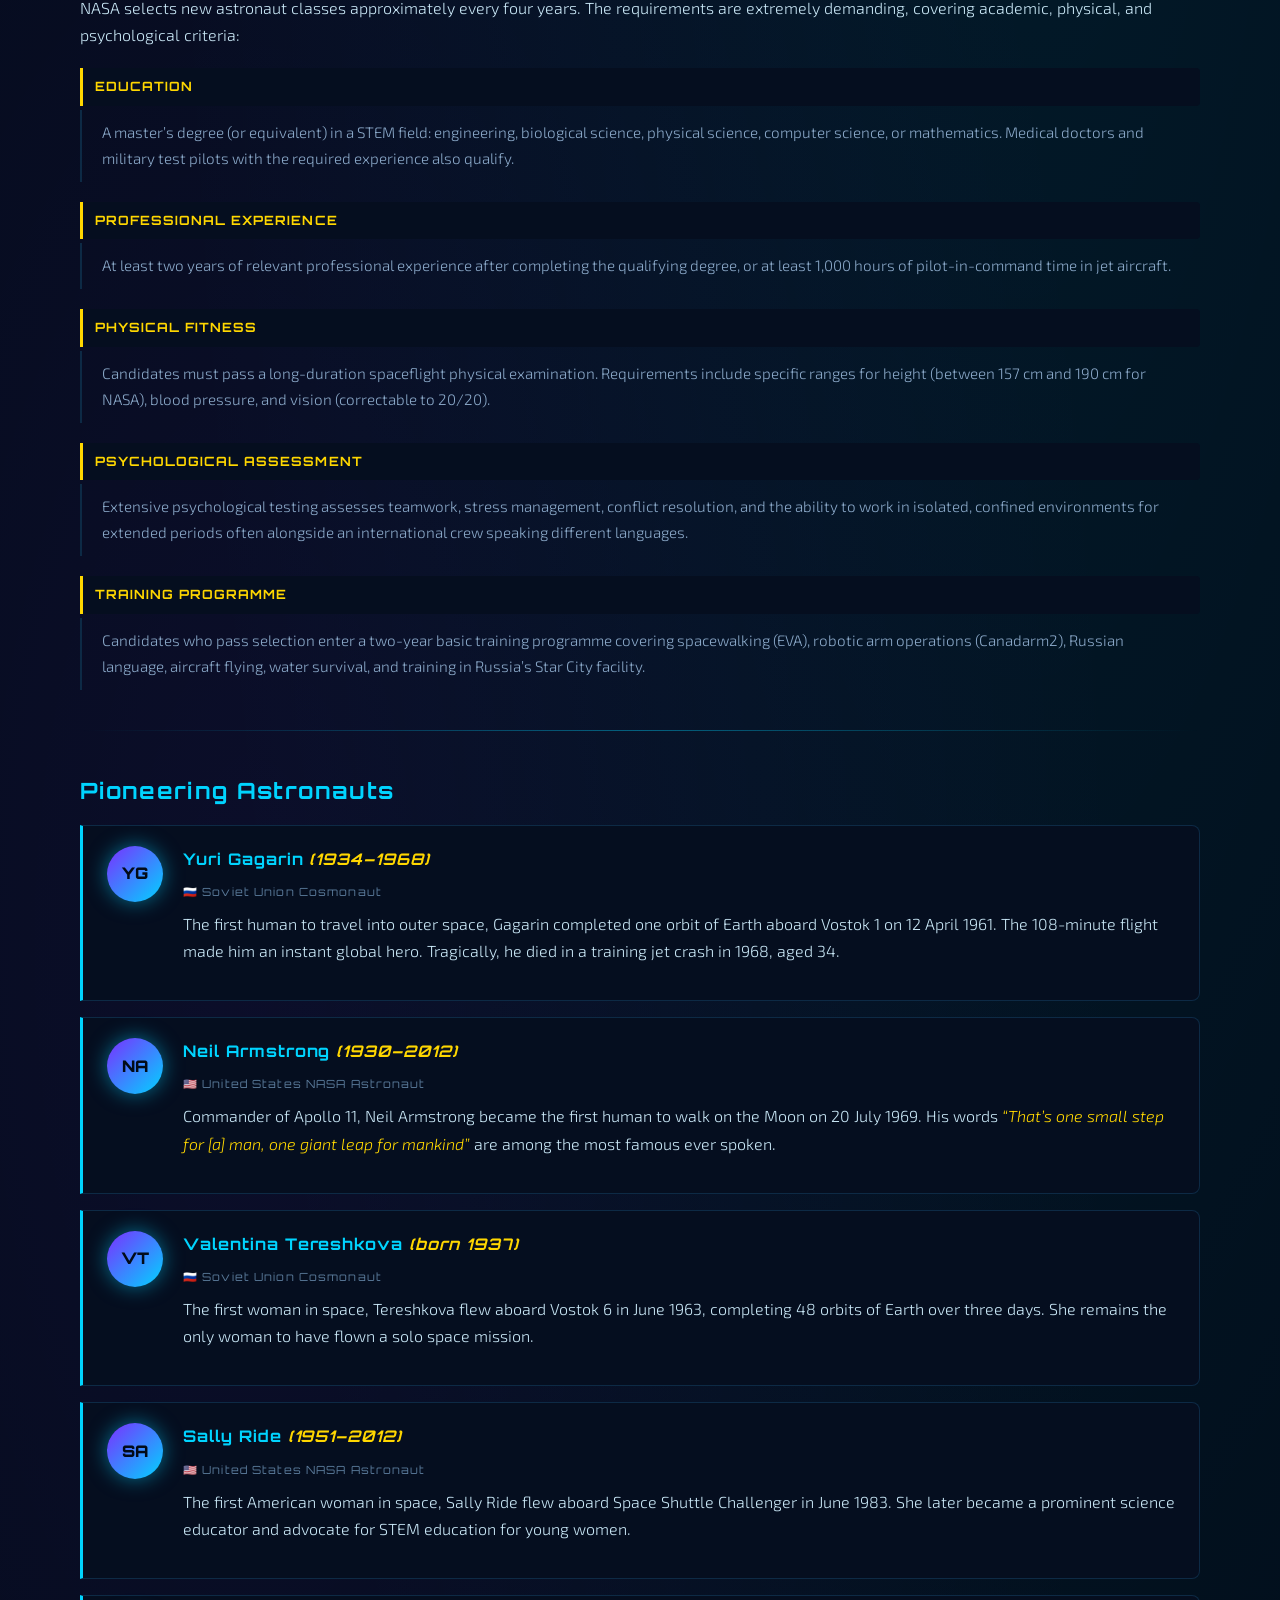
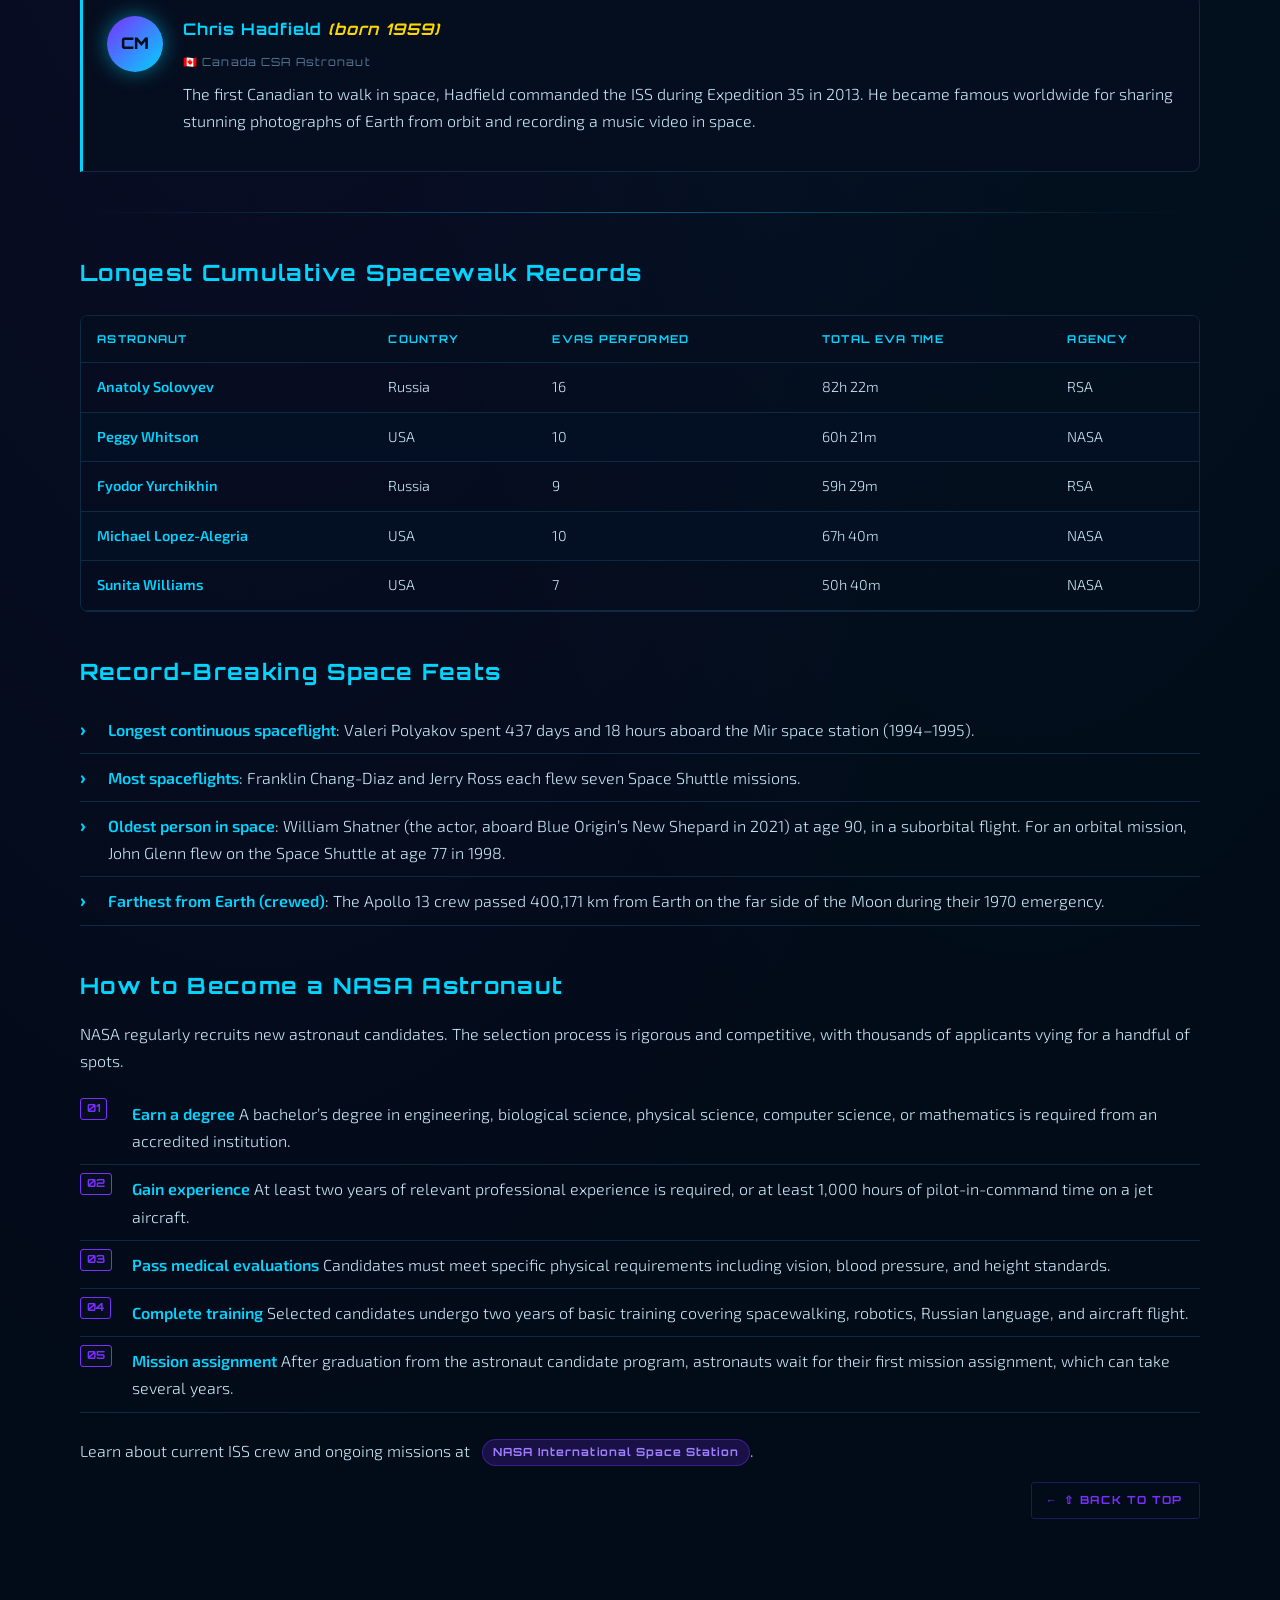
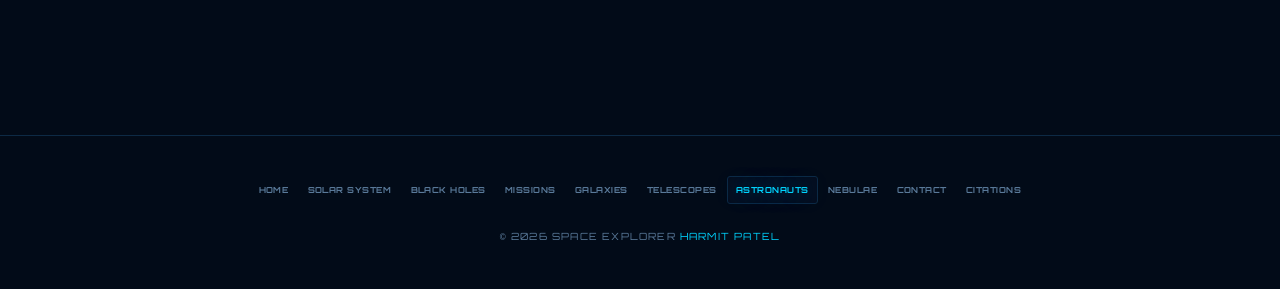
==== commit 3ca0c901: "frontend completed." ====
--- a/astronauts.html
+++ b/astronauts.html
@@ -1,7 +1,7 @@
 <!DOCTYPE html>
 <!-- ============================================================
      astronauts.html - Astronauts Page
-     Author: Harmit Patel - COMP2057-91
+     Author: Harmit Patel -                
      Description: Profiles pioneering astronauts from the early
                   space age to the International Space Station
                   era. Demonstrates ordered list, unordered list,
@@ -111,7 +111,7 @@
 
         <!-- Introduction paragraphs -->
         <p>
-          Astronauts &mdash; or cosmonauts, as Russian spacefarers are called &mdash; are among
+          Astronauts   or cosmonauts, as Russian spacefarers are called   are among
           the most rigorously trained individuals in human history. Selected from thousands of
           applicants for their physical fitness, psychological resilience, and technical expertise,
           they undergo years of preparation before ever leaving Earth. Since Yuri Gagarin&rsquo;s
@@ -124,8 +124,8 @@
           and <em>muscle atrophy</em>, while cosmic radiation increases cancer risk.
           Astronauts aboard the International Space Station (ISS) exercise for two hours every
           day to counteract these effects. Despite the hardships, most who have experienced
-          the overview effect &mdash; seeing Earth as a fragile blue marble against the black
-          void &mdash; describe it as a profoundly life-changing experience.
+          the overview effect   seeing Earth as a fragile blue marble against the black
+          void   describe it as a profoundly life-changing experience.
         </p>
 
         <hr />
@@ -160,7 +160,7 @@
           <dd>
             Extensive psychological testing assesses teamwork, stress management, conflict
             resolution, and the ability to work in isolated, confined environments for
-            extended periods &mdash; often alongside an international crew speaking different languages.
+            extended periods   often alongside an international crew speaking different languages.
           </dd>
           <dt>Training Programme</dt>
           <dd>
@@ -180,7 +180,7 @@
           <div class="astronaut-avatar">YG</div>
           <div class="astronaut-info">
             <h3>Yuri Gagarin <em>(1934&ndash;1968)</em></h3>
-            <p class="nation">&#127479;&#127482; Soviet Union &mdash; Cosmonaut</p>
+            <p class="nation">&#127479;&#127482; Soviet Union   Cosmonaut</p>
             <p>
               The first human to travel into outer space, Gagarin completed one orbit of Earth
               aboard Vostok 1 on 12 April 1961. The 108-minute flight made him an instant
@@ -194,11 +194,11 @@
           <div class="astronaut-avatar">NA</div>
           <div class="astronaut-info">
             <h3>Neil Armstrong <em>(1930&ndash;2012)</em></h3>
-            <p class="nation">&#127482;&#127480; United States &mdash; NASA Astronaut</p>
+            <p class="nation">&#127482;&#127480; United States   NASA Astronaut</p>
             <p>
               Commander of Apollo 11, Neil Armstrong became the first human to walk on the Moon
-              on 20 July 1969. His words &mdash; <em>&ldquo;That&rsquo;s one small step for
-              [a] man, one giant leap for mankind&rdquo;</em> &mdash; are among the most famous
+              on 20 July 1969. His words   <em>&ldquo;That&rsquo;s one small step for
+              [a] man, one giant leap for mankind&rdquo;</em>   are among the most famous
               ever spoken.
             </p>
           </div>
@@ -209,7 +209,7 @@
           <div class="astronaut-avatar">VT</div>
           <div class="astronaut-info">
             <h3>Valentina Tereshkova <em>(born 1937)</em></h3>
-            <p class="nation">&#127479;&#127482; Soviet Union &mdash; Cosmonaut</p>
+            <p class="nation">&#127479;&#127482; Soviet Union   Cosmonaut</p>
             <p>
               The first woman in space, Tereshkova flew aboard Vostok 6 in June 1963,
               completing 48 orbits of Earth over three days. She remains the only woman
@@ -223,7 +223,7 @@
           <div class="astronaut-avatar">SA</div>
           <div class="astronaut-info">
             <h3>Sally Ride <em>(1951&ndash;2012)</em></h3>
-            <p class="nation">&#127482;&#127480; United States &mdash; NASA Astronaut</p>
+            <p class="nation">&#127482;&#127480; United States   NASA Astronaut</p>
             <p>
               The first American woman in space, Sally Ride flew aboard Space Shuttle
               Challenger in June 1983. She later became a prominent science educator and
@@ -237,7 +237,7 @@
           <div class="astronaut-avatar">CM</div>
           <div class="astronaut-info">
             <h3>Chris Hadfield <em>(born 1959)</em></h3>
-            <p class="nation">&#127464;&#127462; Canada &mdash; CSA Astronaut</p>
+            <p class="nation">&#127464;&#127462; Canada   CSA Astronaut</p>
             <p>
               The first Canadian to walk in space, Hadfield commanded the ISS during Expedition 35
               in 2013. He became famous worldwide for sharing stunning photographs of Earth
@@ -331,36 +331,38 @@
         </p>
         <ol class="space-ol">
           <li>
-            <strong>Earn a degree</strong> &mdash; A bachelor&rsquo;s degree in engineering,
+            <strong>Earn a degree</strong>   A bachelor&rsquo;s degree in engineering,
             biological science, physical science, computer science, or mathematics is required
             from an accredited institution.
           </li>
           <li>
-            <strong>Gain experience</strong> &mdash; At least two years of relevant professional
+            <strong>Gain experience</strong>   At least two years of relevant professional
             experience is required, or at least 1,000 hours of pilot-in-command time on a jet
             aircraft.
           </li>
           <li>
-            <strong>Pass medical evaluations</strong> &mdash; Candidates must meet specific
+            <strong>Pass medical evaluations</strong>   Candidates must meet specific
             physical requirements including vision, blood pressure, and height standards.
           </li>
           <li>
-            <strong>Complete training</strong> &mdash; Selected candidates undergo two years of
+            <strong>Complete training</strong>   Selected candidates undergo two years of
             basic training covering spacewalking, robotics, Russian language, and aircraft flight.
           </li>
           <li>
-            <strong>Mission assignment</strong> &mdash; After graduation from the astronaut
+            <strong>Mission assignment</strong>   After graduation from the astronaut
             candidate program, astronauts wait for their first mission assignment, which can
             take several years.
           </li>
         </ol>
 
         <!-- External link -->
-        <p>
+        <p class="link">
           Learn about current ISS crew and ongoing missions at
           <a href="https://www.nasa.gov/international-space-station/" target="_blank" rel="noopener noreferrer">
-            NASA International Space Station</a>.
-        </p>
+            <span  class="planet-badge badge-gas">NASA International Space Station</a></span>.
+        </p>
+          
+       
 
         <p class="text-right">
           <a href="#" class="back-link" style="display:inline-flex;">&#8679; Back to Top</a>
@@ -385,7 +387,7 @@
               <li><a href="citations.html">Citations</a></li>
             </ul>
           </nav>
-          <p>&copy; 2025 Space Explorer &mdash; <span class="footer-name">Harmit Patel</span> &bull; COMP2057-91 &bull; University of Windsor</p>
+          <p>&copy; 2026 Space Explorer   <span class="footer-name">Harmit Patel</span>                                                  </p>
         </div>
       </footer>
 
--- a/style.css
+++ b/style.css
@@ -1,8 +1,8 @@
 /* ============================================================
    style.css - Main Cascading Style Sheet for Space Explorer
-   Author: Harmit Patel - COMP2057-91
+   Author: Harmit Patel -                
    Course: Introduction to the Internet
-   University of Windsor - School of Computer Science
+   - School of Computer Science
    Description: Defines all global styles, animations, layout,
                 typography, colours (hex values only), and
                 visual theme for the Space Explorer website.
@@ -600,6 +600,10 @@
   clear:   both;
 }
 
+.link a{
+  text-decoration:none;
+  color:            #c8e6f5;
+}
 /* ============================================================
    IMAGE MAP CONTAINER
    ============================================================ */
@@ -728,6 +732,26 @@
   letter-spacing: 0.08em;
   color:         #c8e6f5;
 }
+
+
+.planet-badge {
+        display:      inline-block;
+        padding:      3px 10px;
+        border-radius: 20px;
+        font-size:    0.7rem;
+        font-family:  var(--font-display);
+        font-weight:  700;
+        letter-spacing: 0.1em;
+        margin-left:  8px;
+        vertical-align: middle;
+      }
+      /* Rocky planet badge colour */
+      .badge-rocky  { background: rgba(255,100,50,0.2); color: #ff8060; border: 1px solid rgba(255,100,50,0.4); }
+      /* Gas giant badge colour */
+      .badge-gas    { background: rgba(123,47,255,0.2); color: #a07fff; border: 1px solid rgba(123,47,255,0.4); }
+      /* Ice giant badge colour */
+      .badge-ice    { background: rgba(0,212,255,0.2);  color: #00d4ff; border: 1px solid rgba(0,212,255,0.3); }
+      
 
 /* ============================================================
    FOOTER  -  background #020b18
